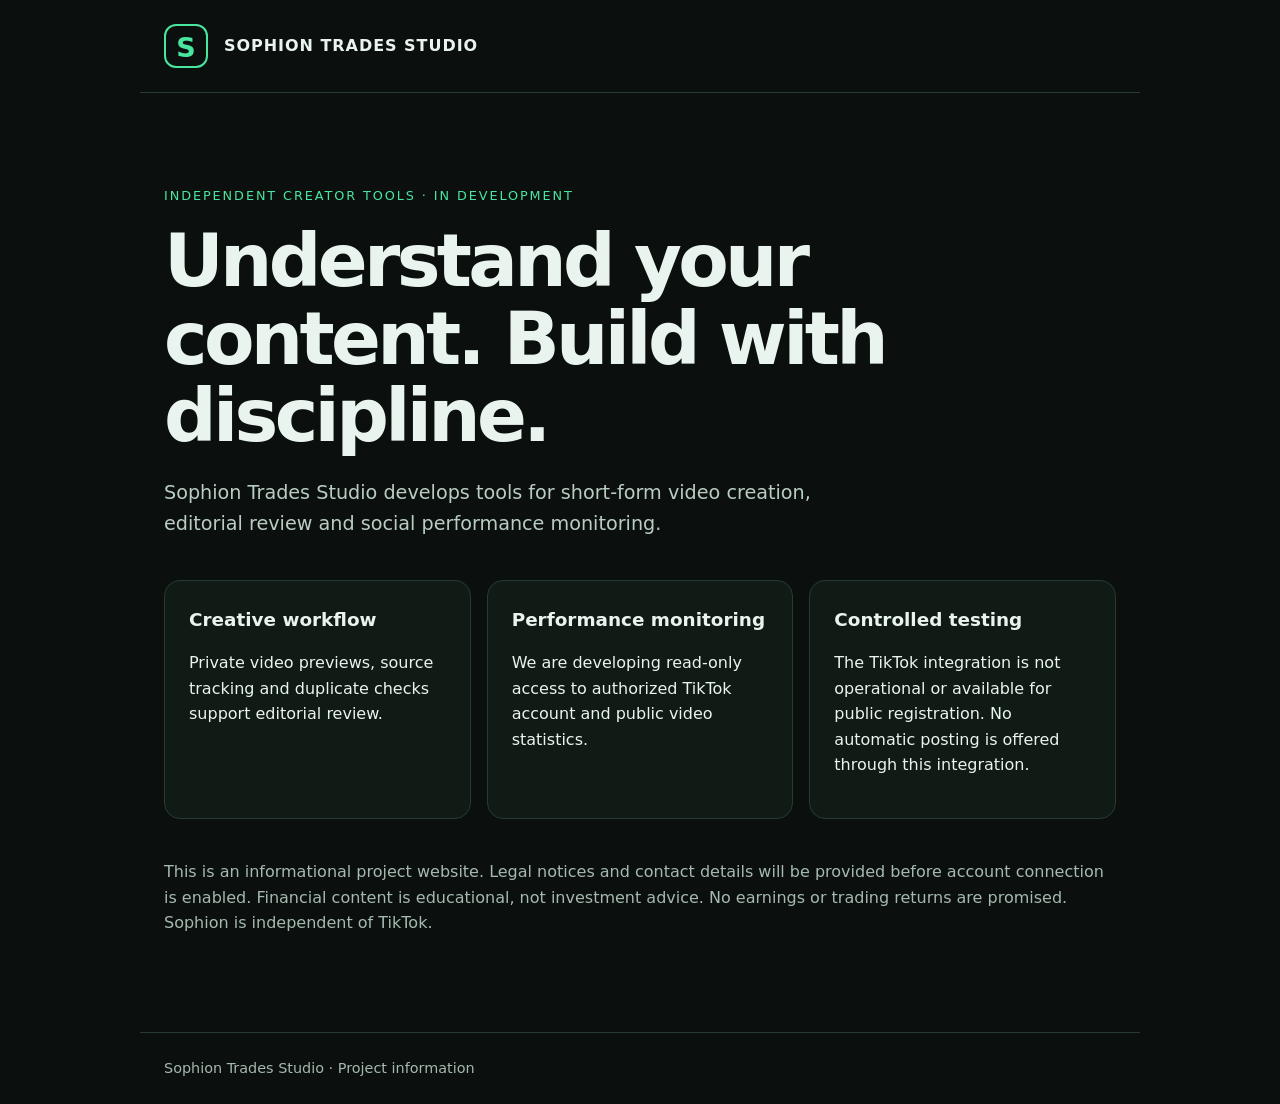
==== index.html @ 582f88e6 "Add informational Sophion site index.html" ====
<!doctype html>
<html lang="en"><head><meta charset="utf-8"><meta name="viewport" content="width=device-width, initial-scale=1"><meta name="description" content="Sophion Trades Studio, independent creator tools in development."><title>Sophion Trades Studio</title><link rel="stylesheet" href="style.css"></head>
<body><header><div class="mark" aria-hidden="true">S</div><div class="brand">SOPHION TRADES STUDIO</div></header><main><p class="tag">Independent creator tools · In development</p><h1>Understand your content. Build with discipline.</h1><p class="lead">Sophion Trades Studio develops tools for short-form video creation, editorial review and social performance monitoring.</p><section class="cards" aria-label="Project areas"><article class="card"><h2>Creative workflow</h2><p>Private video previews, source tracking and duplicate checks support editorial review.</p></article><article class="card"><h2>Performance monitoring</h2><p>We are developing read-only access to authorized TikTok account and public video statistics.</p></article><article class="card"><h2>Controlled testing</h2><p>The TikTok integration is not operational or available for public registration. No automatic posting is offered through this integration.</p></article></section><p class="muted">This is an informational project website. Legal notices and contact details will be provided before account connection is enabled. Financial content is educational, not investment advice. No earnings or trading returns are promised. Sophion is independent of TikTok.</p></main><footer>Sophion Trades Studio · Project information</footer></body></html>
---- style.css ----
:root{color-scheme:dark;font:16px/1.6 system-ui,sans-serif;background:#0b100f;color:#eaf4ef}*{box-sizing:border-box}body{margin:0}header,main,footer{max-width:1000px;margin:auto;padding:24px}header{display:flex;align-items:center;gap:16px;border-bottom:1px solid #263b32}.mark{width:44px;height:44px;border:2px solid #49e6a0;border-radius:12px;display:grid;place-items:center;color:#49e6a0;font-size:27px;font-weight:800}.brand{font-weight:700;letter-spacing:.06em}main{padding-top:80px;padding-bottom:80px}h1{font-size:clamp(2.5rem,7vw,4.6rem);line-height:1.05;letter-spacing:-.05em;margin:16px 0 24px;max-width:800px}.tag{font-size:.8rem;text-transform:uppercase;letter-spacing:.15em;color:#49e6a0}.lead{font-size:1.2rem;max-width:680px;color:#b9cdc2}.cards{display:grid;grid-template-columns:repeat(auto-fit,minmax(240px,1fr));gap:16px;margin:40px 0}.card{padding:24px;border:1px solid #263b32;border-radius:16px;background:#101b16}h2{font-size:1.15rem;margin:0 0 12px}.muted,footer{color:#a5b9ae}footer{border-top:1px solid #263b32;font-size:.9rem}a{color:#49e6a0}a:focus-visible{outline:2px solid #49e6a0}
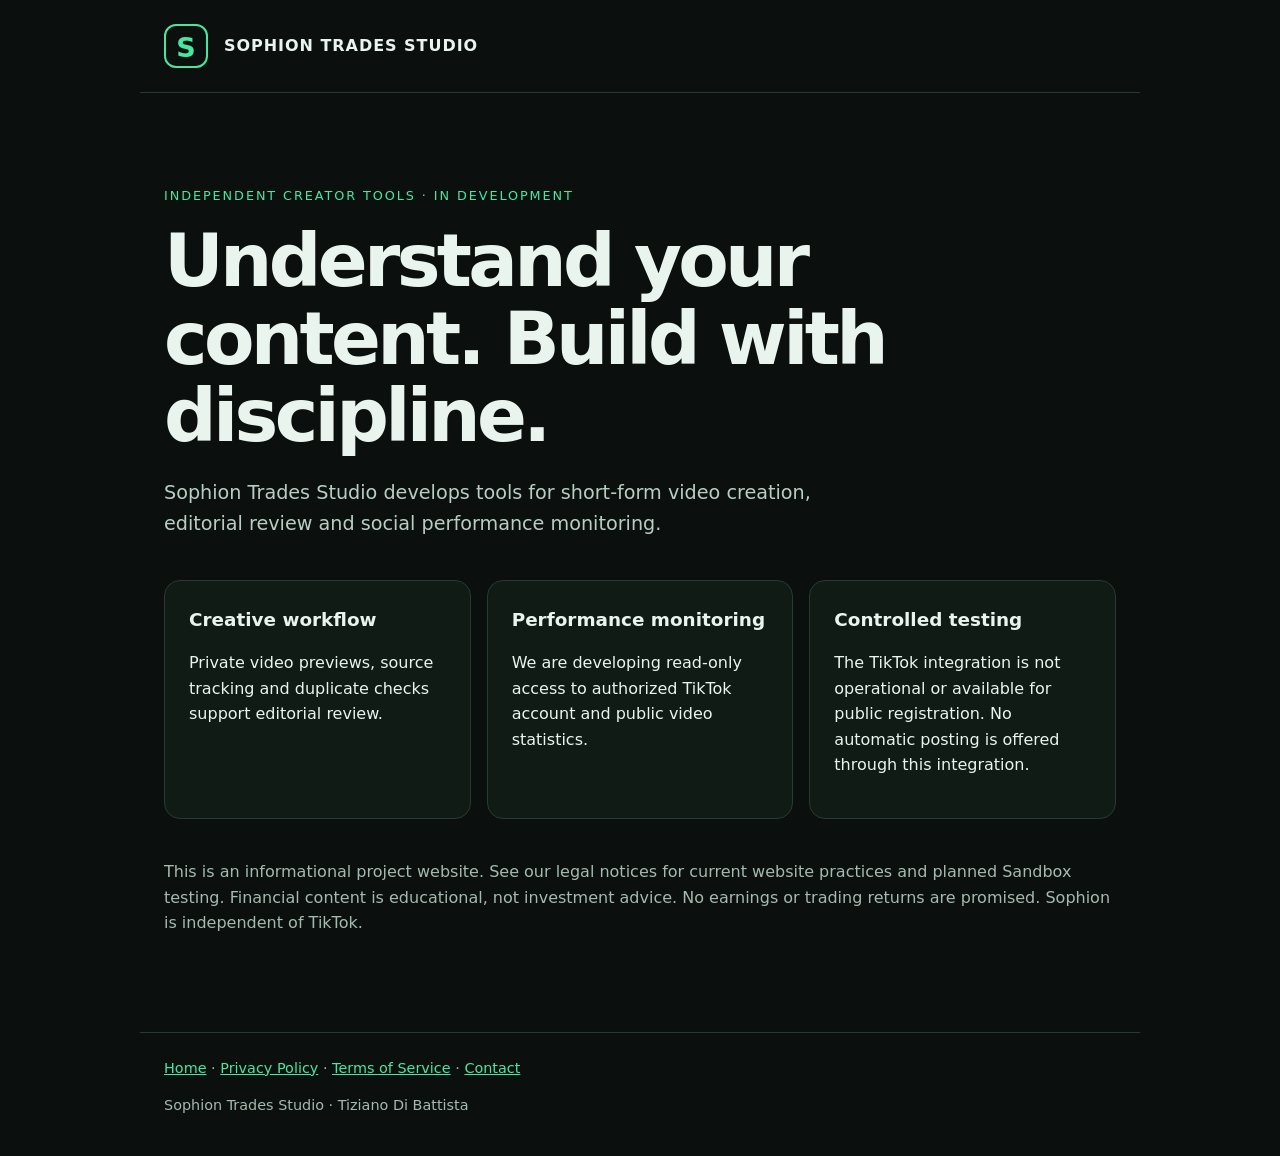
==== commit e378763b: "Link public legal notices and confirmed project contact from homepage" ====
--- a/index.html
+++ b/index.html
@@ -1,3 +1,3 @@
 <!doctype html>
 <html lang="en"><head><meta charset="utf-8"><meta name="viewport" content="width=device-width, initial-scale=1"><meta name="description" content="Sophion Trades Studio, independent creator tools in development."><title>Sophion Trades Studio</title><link rel="stylesheet" href="style.css"></head>
-<body><header><div class="mark" aria-hidden="true">S</div><div class="brand">SOPHION TRADES STUDIO</div></header><main><p class="tag">Independent creator tools · In development</p><h1>Understand your content. Build with discipline.</h1><p class="lead">Sophion Trades Studio develops tools for short-form video creation, editorial review and social performance monitoring.</p><section class="cards" aria-label="Project areas"><article class="card"><h2>Creative workflow</h2><p>Private video previews, source tracking and duplicate checks support editorial review.</p></article><article class="card"><h2>Performance monitoring</h2><p>We are developing read-only access to authorized TikTok account and public video statistics.</p></article><article class="card"><h2>Controlled testing</h2><p>The TikTok integration is not operational or available for public registration. No automatic posting is offered through this integration.</p></article></section><p class="muted">This is an informational project website. Legal notices and contact details will be provided before account connection is enabled. Financial content is educational, not investment advice. No earnings or trading returns are promised. Sophion is independent of TikTok.</p></main><footer>Sophion Trades Studio · Project information</footer></body></html>+<body><header><div class="mark" aria-hidden="true">S</div><div class="brand">SOPHION TRADES STUDIO</div></header><main><p class="tag">Independent creator tools · In development</p><h1>Understand your content. Build with discipline.</h1><p class="lead">Sophion Trades Studio develops tools for short-form video creation, editorial review and social performance monitoring.</p><section class="cards" aria-label="Project areas"><article class="card"><h2>Creative workflow</h2><p>Private video previews, source tracking and duplicate checks support editorial review.</p></article><article class="card"><h2>Performance monitoring</h2><p>We are developing read-only access to authorized TikTok account and public video statistics.</p></article><article class="card"><h2>Controlled testing</h2><p>The TikTok integration is not operational or available for public registration. No automatic posting is offered through this integration.</p></article></section><p class="muted">This is an informational project website. See our legal notices for current website practices and planned Sandbox testing. Financial content is educational, not investment advice. No earnings or trading returns are promised. Sophion is independent of TikTok.</p></main><footer><nav aria-label="Legal information"><a href="index.html">Home</a> · <a href="privacy.html">Privacy Policy</a> · <a href="terms.html">Terms of Service</a> · <a href="mailto:sophion.tradestudio@gmail.com">Contact</a></nav><p>Sophion Trades Studio · Tiziano Di Battista</p></footer></body></html>
